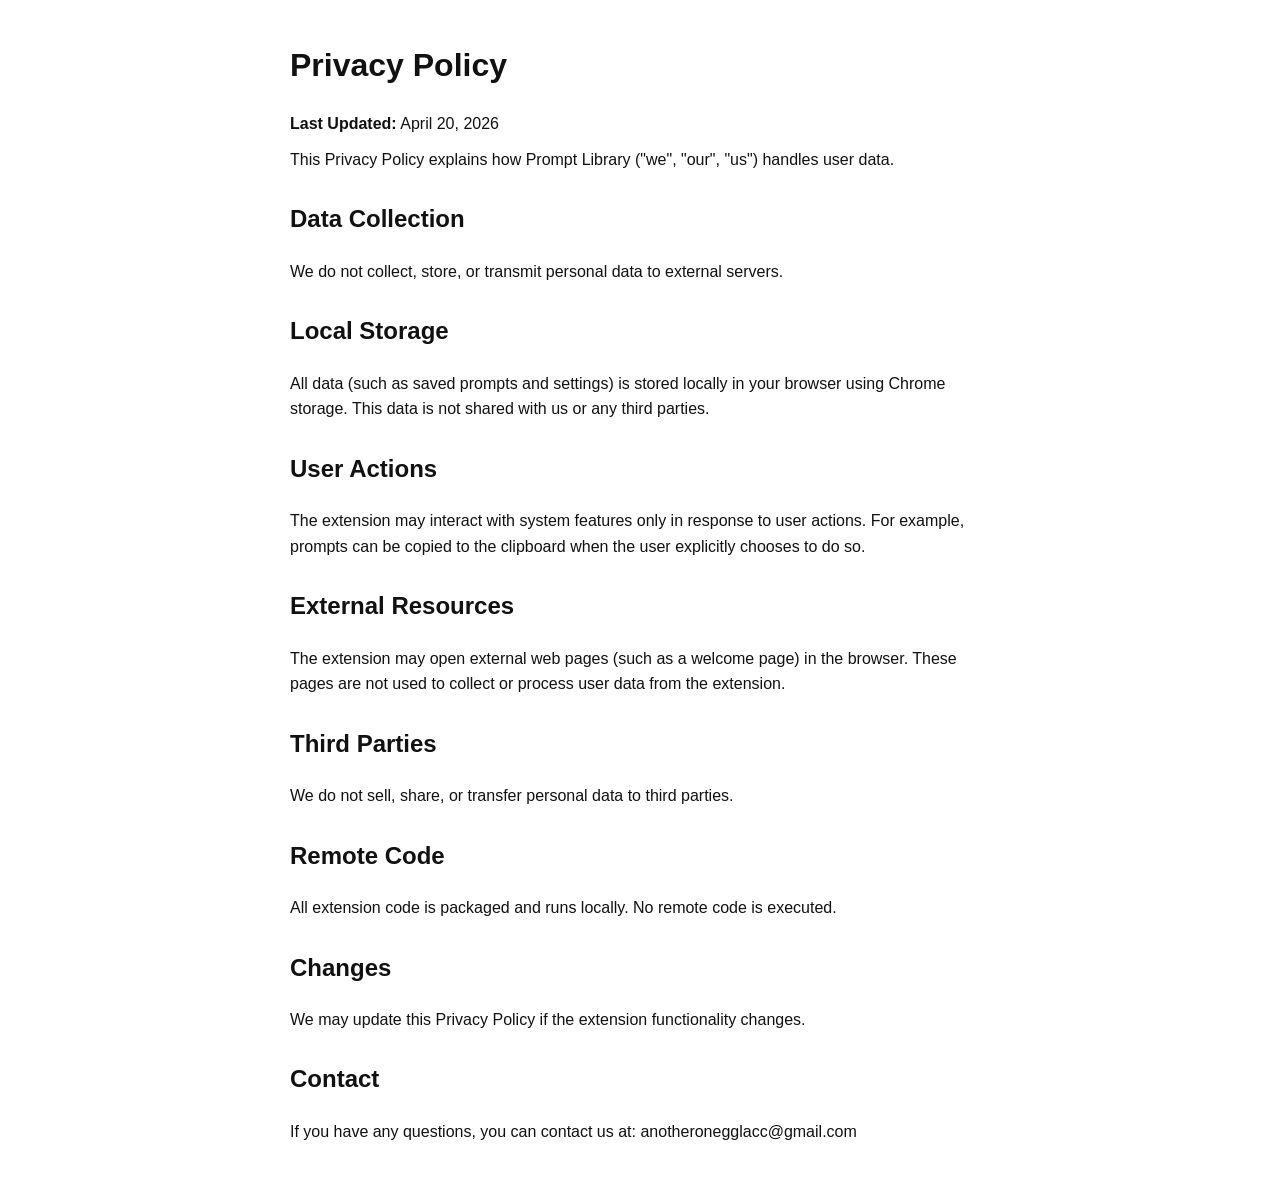
==== privacy.html @ dbe72a17 "Add files via upload" ====
<!DOCTYPE html>
<html lang="en">
<head>
  <meta charset="UTF-8">
  <title>Privacy Policy – Prompt Library</title>
  <style>
    body {
      max-width: 700px;
      margin: 40px auto;
      font-family: -apple-system, BlinkMacSystemFont, sans-serif;
      line-height: 1.6;
      padding: 0 16px;
      color: #111;
    }
    h1 { margin-bottom: 20px; }
    h2 { margin-top: 28px; }
    p { margin: 10px 0; }
  </style>
</head>
<body>

<h1>Privacy Policy</h1>

<p><strong>Last Updated:</strong> April 20, 2026</p>

<p>This Privacy Policy explains how Prompt Library ("we", "our", "us") handles user data.</p>

<h2>Data Collection</h2>
<p>We do not collect, store, or transmit personal data to external servers.</p>

<h2>Local Storage</h2>
<p>All data (such as saved prompts and settings) is stored locally in your browser using Chrome storage. This data is not shared with us or any third parties.</p>

<h2>User Actions</h2>
<p>The extension may interact with system features only in response to user actions. For example, prompts can be copied to the clipboard when the user explicitly chooses to do so.</p>

<h2>External Resources</h2>
<p>The extension may open external web pages (such as a welcome page) in the browser. These pages are not used to collect or process user data from the extension.</p>

<h2>Third Parties</h2>
<p>We do not sell, share, or transfer personal data to third parties.</p>

<h2>Remote Code</h2>
<p>All extension code is packaged and runs locally. No remote code is executed.</p>

<h2>Changes</h2>
<p>We may update this Privacy Policy if the extension functionality changes.</p>

<h2>Contact</h2>
<p>If you have any questions, you can contact us at: anotheronegglacc@gmail.com</p>

</body>
</html>
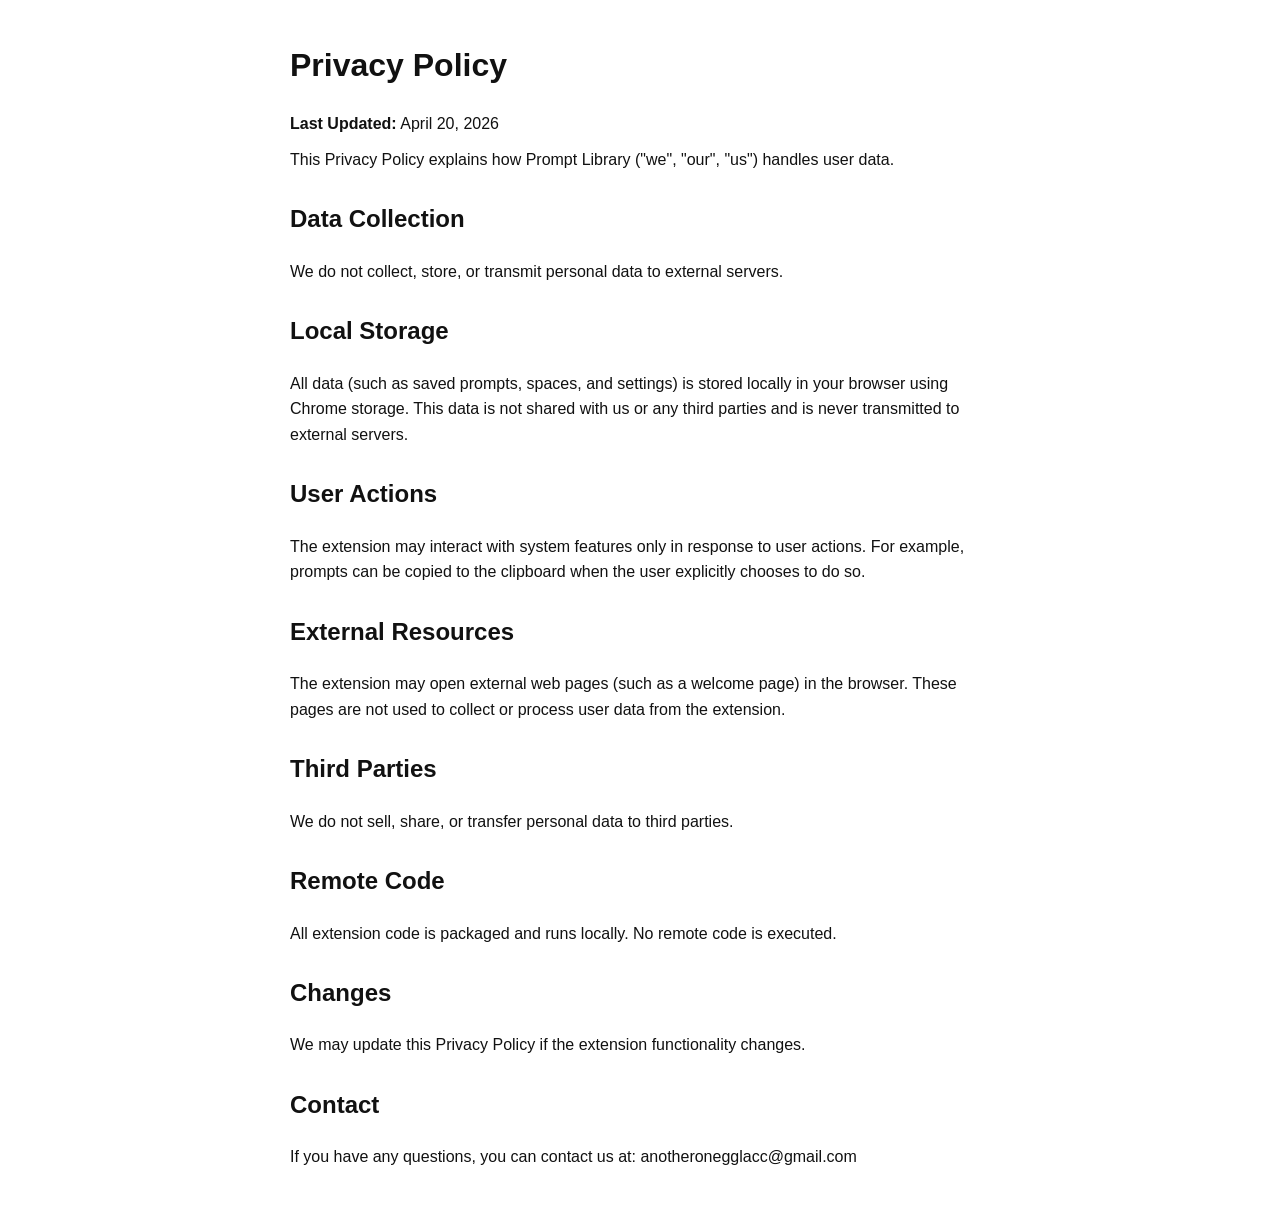
==== commit 3b41375d: "Update local storage description in privacy.html Clarified data storage information in privacy polic" ====
--- a/privacy.html
+++ b/privacy.html
@@ -29,7 +29,7 @@
 <p>We do not collect, store, or transmit personal data to external servers.</p>
 
 <h2>Local Storage</h2>
-<p>All data (such as saved prompts and settings) is stored locally in your browser using Chrome storage. This data is not shared with us or any third parties.</p>
+<p>All data (such as saved prompts, spaces, and settings) is stored locally in your browser using Chrome storage. This data is not shared with us or any third parties and is never transmitted to external servers.</p>
 
 <h2>User Actions</h2>
 <p>The extension may interact with system features only in response to user actions. For example, prompts can be copied to the clipboard when the user explicitly chooses to do so.</p>
@@ -50,4 +50,4 @@
 <p>If you have any questions, you can contact us at: anotheronegglacc@gmail.com</p>
 
 </body>
-</html>+</html>
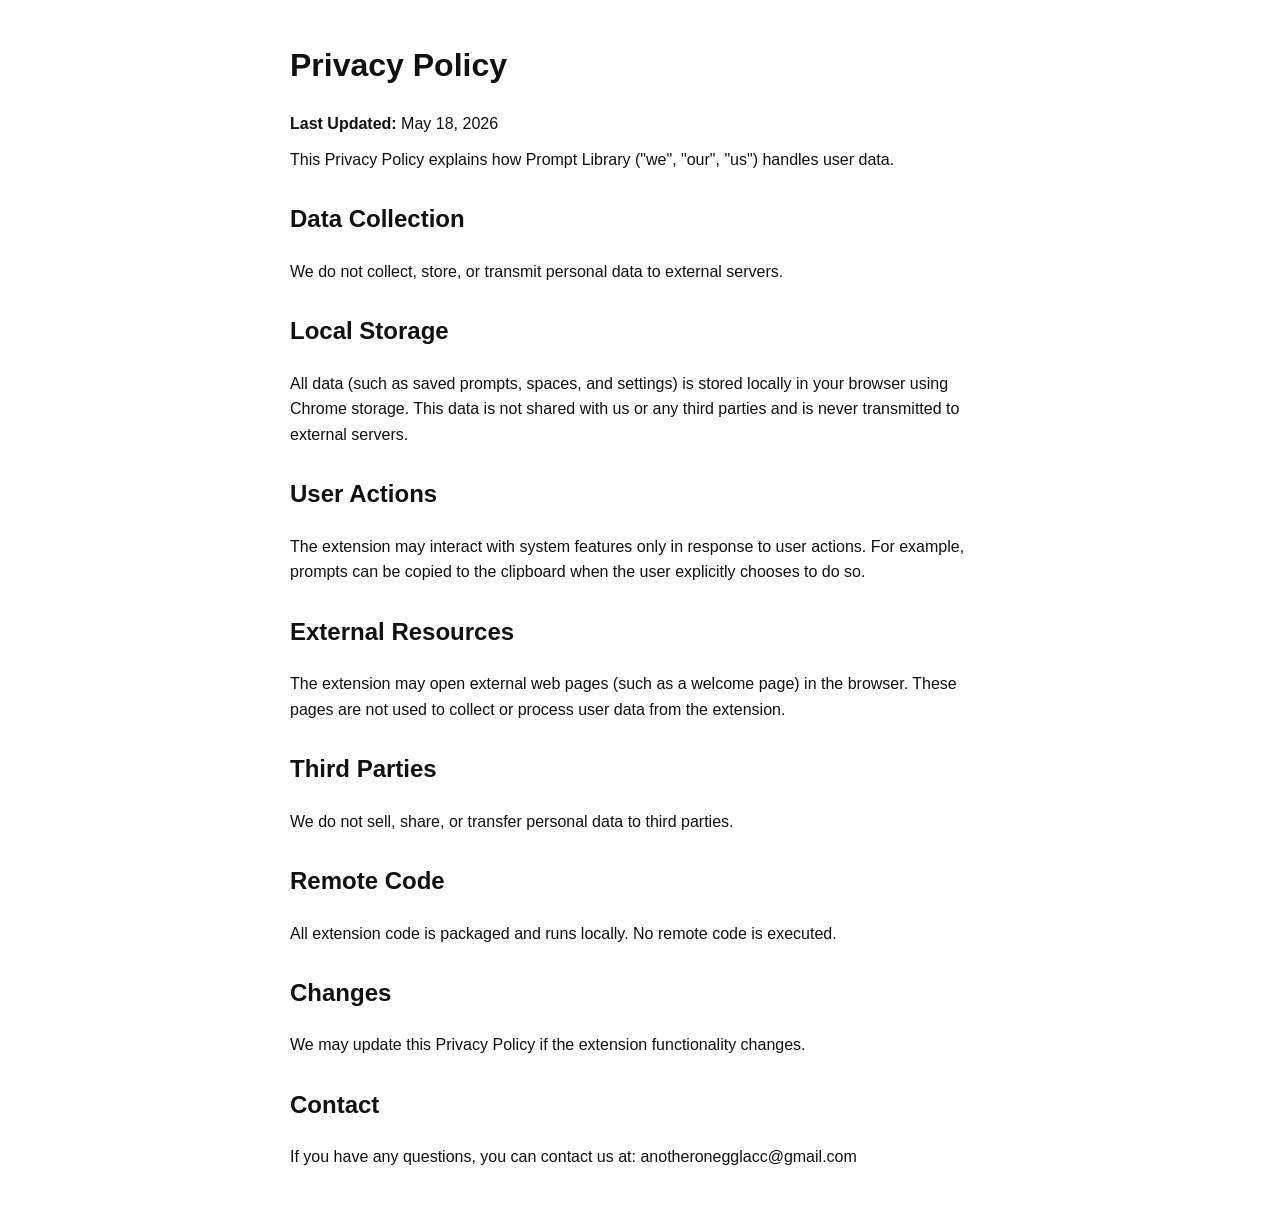
==== commit bd185fbd: "Update last updated date in privacy policy" ====
--- a/privacy.html
+++ b/privacy.html
@@ -21,7 +21,7 @@
 
 <h1>Privacy Policy</h1>
 
-<p><strong>Last Updated:</strong> April 20, 2026</p>
+<p><strong>Last Updated:</strong> May 18, 2026</p>
 
 <p>This Privacy Policy explains how Prompt Library ("we", "our", "us") handles user data.</p>
 
